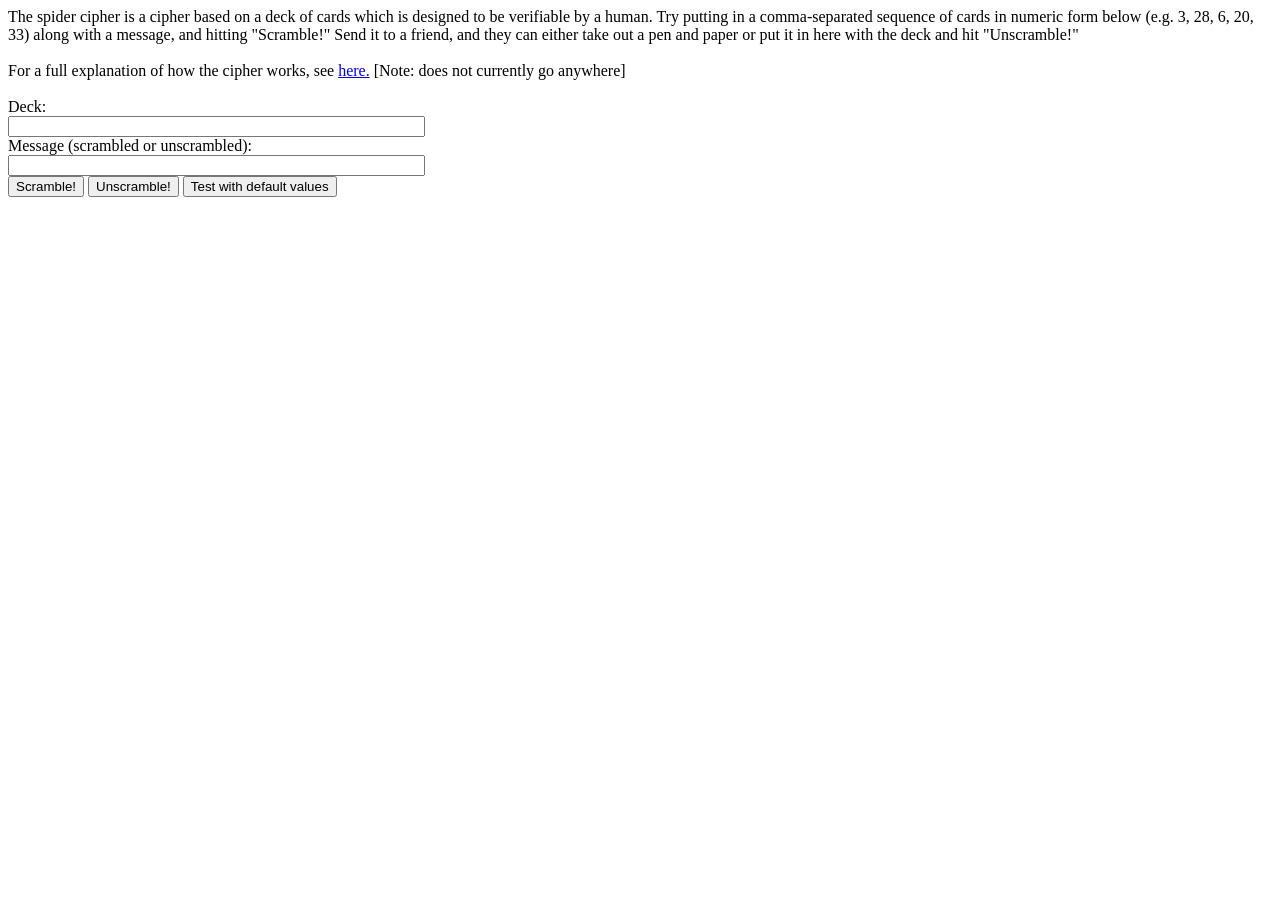
==== docs/index.html @ 5af60a02 "move web to docs" ====
<!doctype html>

<html lang="en">
  <head>
    <meta charset="utf-8">
    <meta name="viewport" content="width=device-width, initial-scale=1">
    <title>Spiderweb</title>
    <meta name="description" content="A web implementation of the spider cipher">
    <meta name="author" content="Caleb Spiess, with the help and based on the code of Warren MacEvoy">
    <meta property="og:title" content="Spider">
    <meta property="og:type" content="website">
    <link rel="stylesheet" href="style.css">
    <script src="spiderweb.js"></script>
    <script src="spidertests.js"></script>
    <script src="main.js"></script>        
  </head>

  <body>
    The spider cipher is a cipher based on a deck of cards which is designed to be verifiable by a human. Try putting in a comma-separated sequence of cards in numeric form below (e.g. 3, 28, 6, 20, 33) along with a message, and hitting "Scramble!" Send it to a friend, and they can either take out a pen and paper or put it in here with the deck and hit "Unscramble!"
    <br /> <br />
    For a full explanation of how the cipher works, see <a href="#">here.</a> [Note: does not currently go anywhere]
    <br /> <br />
    Deck:
    <br />
    <input type="text" size=50 id="deck"></input>
    <br />
    Message (scrambled or unscrambled):
    <br />
    <input type="text" size=50 id="msg"></input>
    <br />
    <button onclick="pageScramble(scrambleMsg = true)">Scramble!</button>
    <button onclick="pageScramble(scrambleMsg = false)">Unscramble!</button>
    <button onclick="testScramble(scrambleMsg = true)">Test with default values</button>
  </body>
</html>
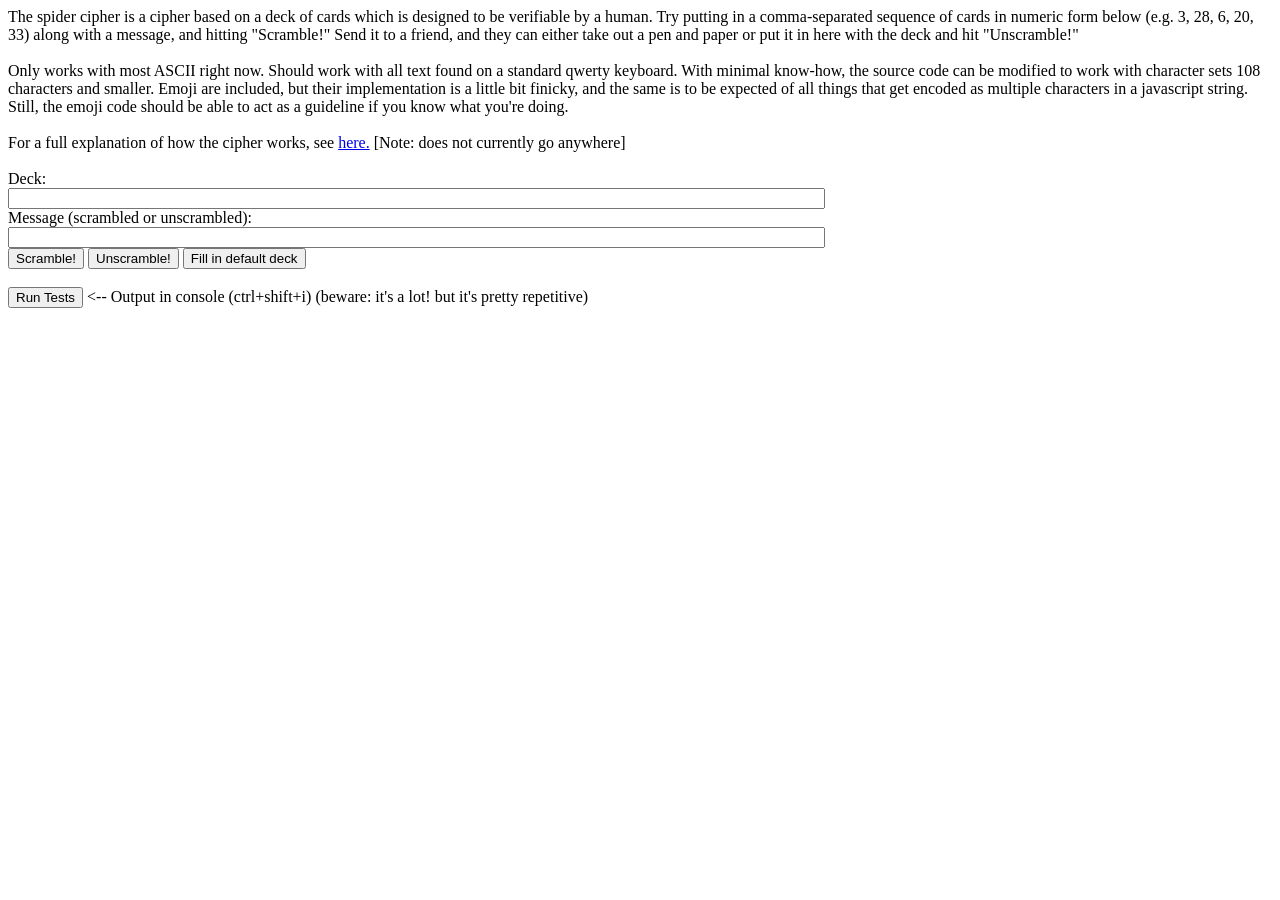
==== commit 126168b5: "Fiddled with the front page a bit and more importantly, got it to a point where the entire cipher is" ====
--- a/docs/index.html
+++ b/docs/index.html
@@ -18,18 +18,22 @@
   <body>
     The spider cipher is a cipher based on a deck of cards which is designed to be verifiable by a human. Try putting in a comma-separated sequence of cards in numeric form below (e.g. 3, 28, 6, 20, 33) along with a message, and hitting "Scramble!" Send it to a friend, and they can either take out a pen and paper or put it in here with the deck and hit "Unscramble!"
     <br /> <br />
+    Only works with most ASCII right now. Should work with all text found on a standard qwerty keyboard. With minimal know-how, the source code can be modified to work with character sets 108 characters and smaller. Emoji are included, but their implementation is a little bit finicky, and the same is to be expected of all things that get encoded as multiple characters in a javascript string. Still, the emoji code should be able to act as a guideline if you know what you're doing.
+    <br /> <br />    
     For a full explanation of how the cipher works, see <a href="#">here.</a> [Note: does not currently go anywhere]
     <br /> <br />
     Deck:
     <br />
-    <input type="text" size=50 id="deck"></input>
+    <input type="text" size=100 id="deck"></input>
     <br />
     Message (scrambled or unscrambled):
     <br />
-    <input type="text" size=50 id="msg"></input>
+    <input type="text" size=100 id="msg"></input>
     <br />
     <button onclick="pageScramble(scrambleMsg = true)">Scramble!</button>
     <button onclick="pageScramble(scrambleMsg = false)">Unscramble!</button>
-    <button onclick="testScramble(scrambleMsg = true)">Test with default values</button>
+    <button onclick="fillDeckWithDefault()">Fill in default deck</button>
+    <br /> <br />
+    <button onclick="runTests(tests, beLoud = true)">Run Tests</button> <-- Output in console (ctrl+shift+i) (beware: it's a lot! but it's pretty repetitive)
   </body>
 </html>
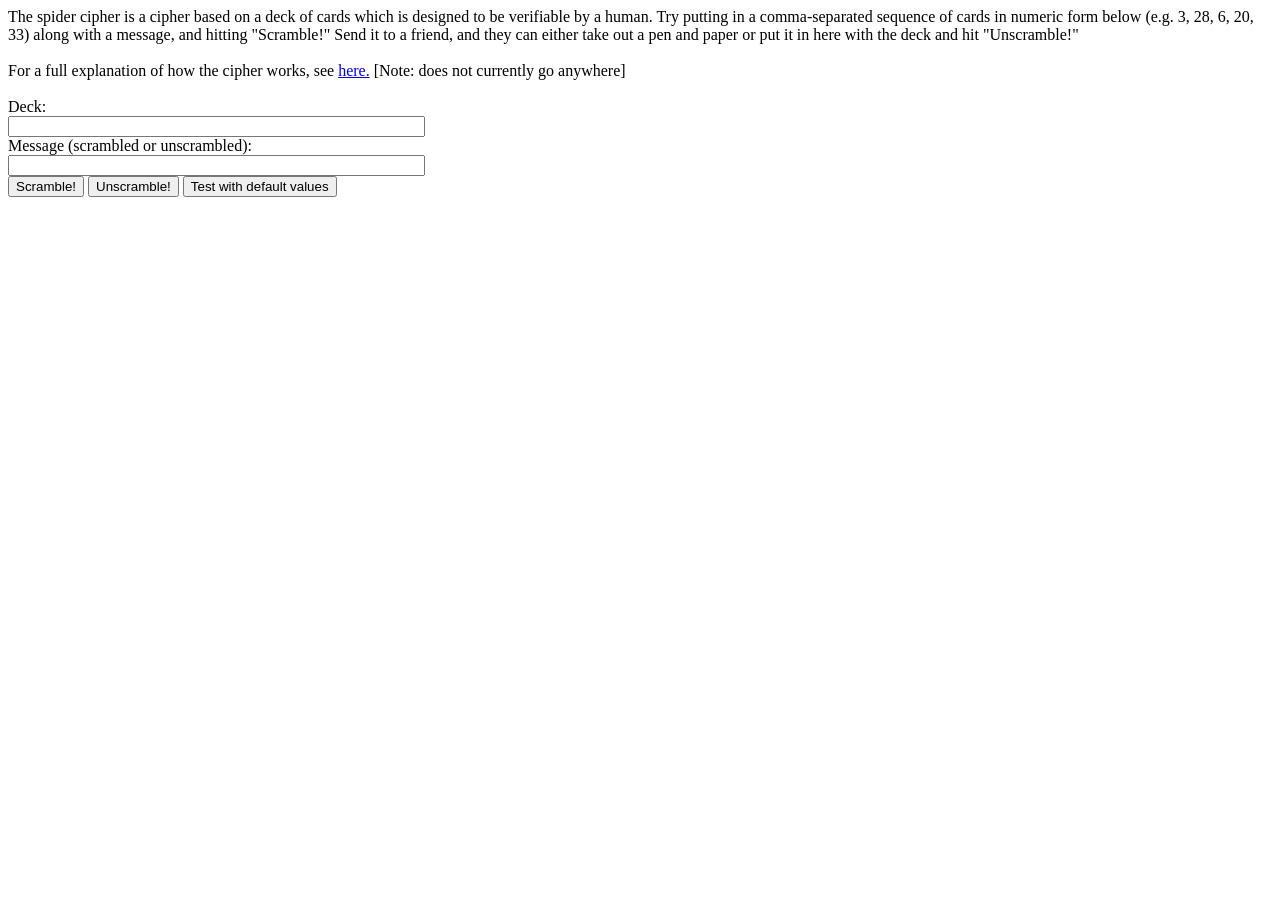
==== commit fa0a6dde: "silly merge" ====
--- a/docs/index.html
+++ b/docs/index.html
@@ -18,22 +18,18 @@
   <body>
     The spider cipher is a cipher based on a deck of cards which is designed to be verifiable by a human. Try putting in a comma-separated sequence of cards in numeric form below (e.g. 3, 28, 6, 20, 33) along with a message, and hitting "Scramble!" Send it to a friend, and they can either take out a pen and paper or put it in here with the deck and hit "Unscramble!"
     <br /> <br />
-    Only works with most ASCII right now. Should work with all text found on a standard qwerty keyboard. With minimal know-how, the source code can be modified to work with character sets 108 characters and smaller. Emoji are included, but their implementation is a little bit finicky, and the same is to be expected of all things that get encoded as multiple characters in a javascript string. Still, the emoji code should be able to act as a guideline if you know what you're doing.
-    <br /> <br />    
     For a full explanation of how the cipher works, see <a href="#">here.</a> [Note: does not currently go anywhere]
     <br /> <br />
     Deck:
     <br />
-    <input type="text" size=100 id="deck"></input>
+    <input type="text" size=50 id="deck"></input>
     <br />
     Message (scrambled or unscrambled):
     <br />
-    <input type="text" size=100 id="msg"></input>
+    <input type="text" size=50 id="msg"></input>
     <br />
     <button onclick="pageScramble(scrambleMsg = true)">Scramble!</button>
     <button onclick="pageScramble(scrambleMsg = false)">Unscramble!</button>
-    <button onclick="fillDeckWithDefault()">Fill in default deck</button>
-    <br /> <br />
-    <button onclick="runTests(tests, beLoud = true)">Run Tests</button> <-- Output in console (ctrl+shift+i) (beware: it's a lot! but it's pretty repetitive)
+    <button onclick="testScramble(scrambleMsg = true)">Test with default values</button>
   </body>
 </html>
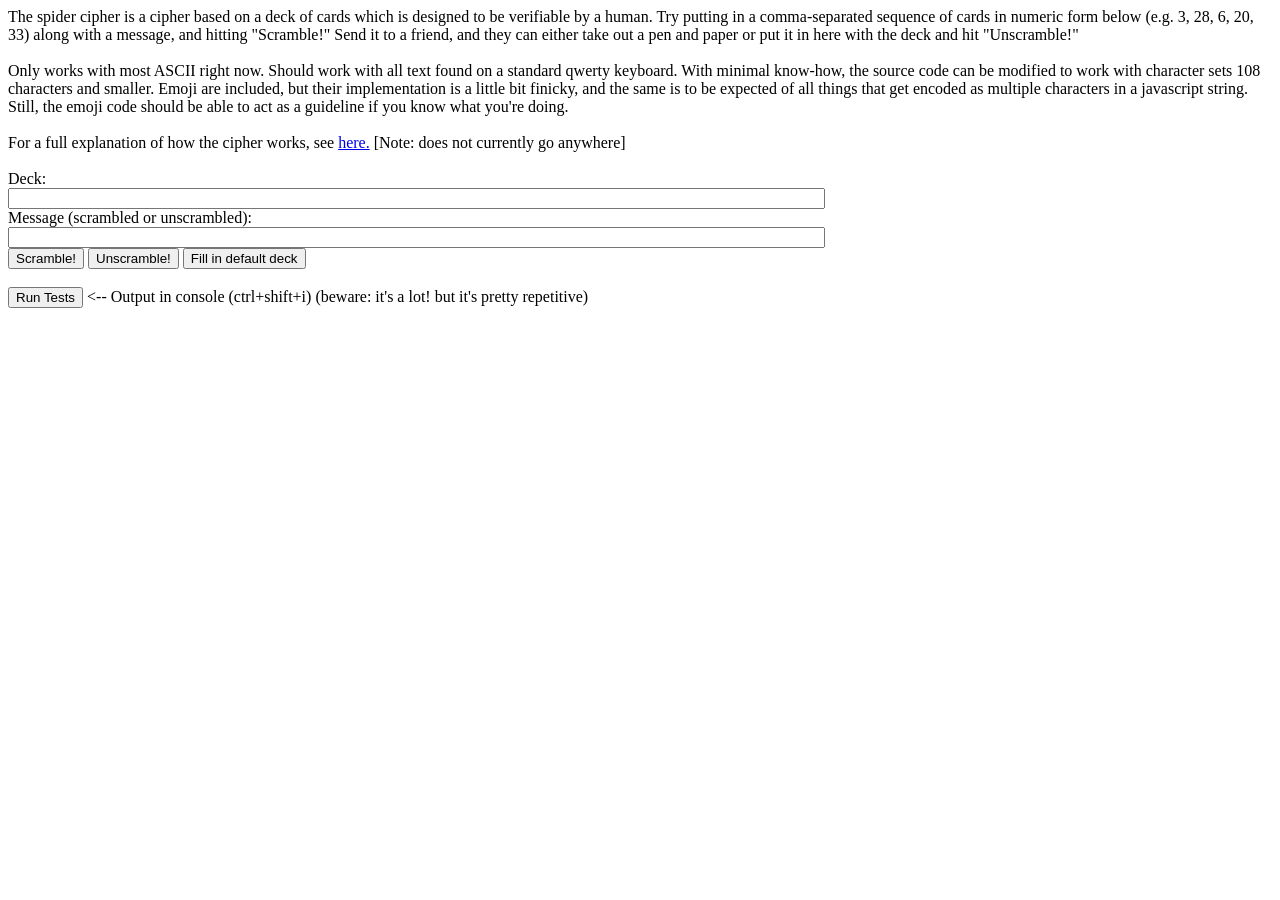
==== commit c977d59f: "uh, git tomfoolery, don't worry about it" ====
--- a/docs/index.html
+++ b/docs/index.html
@@ -18,18 +18,22 @@
   <body>
     The spider cipher is a cipher based on a deck of cards which is designed to be verifiable by a human. Try putting in a comma-separated sequence of cards in numeric form below (e.g. 3, 28, 6, 20, 33) along with a message, and hitting "Scramble!" Send it to a friend, and they can either take out a pen and paper or put it in here with the deck and hit "Unscramble!"
     <br /> <br />
+    Only works with most ASCII right now. Should work with all text found on a standard qwerty keyboard. With minimal know-how, the source code can be modified to work with character sets 108 characters and smaller. Emoji are included, but their implementation is a little bit finicky, and the same is to be expected of all things that get encoded as multiple characters in a javascript string. Still, the emoji code should be able to act as a guideline if you know what you're doing.
+    <br /> <br />    
     For a full explanation of how the cipher works, see <a href="#">here.</a> [Note: does not currently go anywhere]
     <br /> <br />
     Deck:
     <br />
-    <input type="text" size=50 id="deck"></input>
+    <input type="text" size=100 id="deck"></input>
     <br />
     Message (scrambled or unscrambled):
     <br />
-    <input type="text" size=50 id="msg"></input>
+    <input type="text" size=100 id="msg"></input>
     <br />
     <button onclick="pageScramble(scrambleMsg = true)">Scramble!</button>
     <button onclick="pageScramble(scrambleMsg = false)">Unscramble!</button>
-    <button onclick="testScramble(scrambleMsg = true)">Test with default values</button>
+    <button onclick="fillDeckWithDefault()">Fill in default deck</button>
+    <br /> <br />
+    <button onclick="runTests(tests, beLoud = true)">Run Tests</button> <-- Output in console (ctrl+shift+i) (beware: it's a lot! but it's pretty repetitive)
   </body>
 </html>
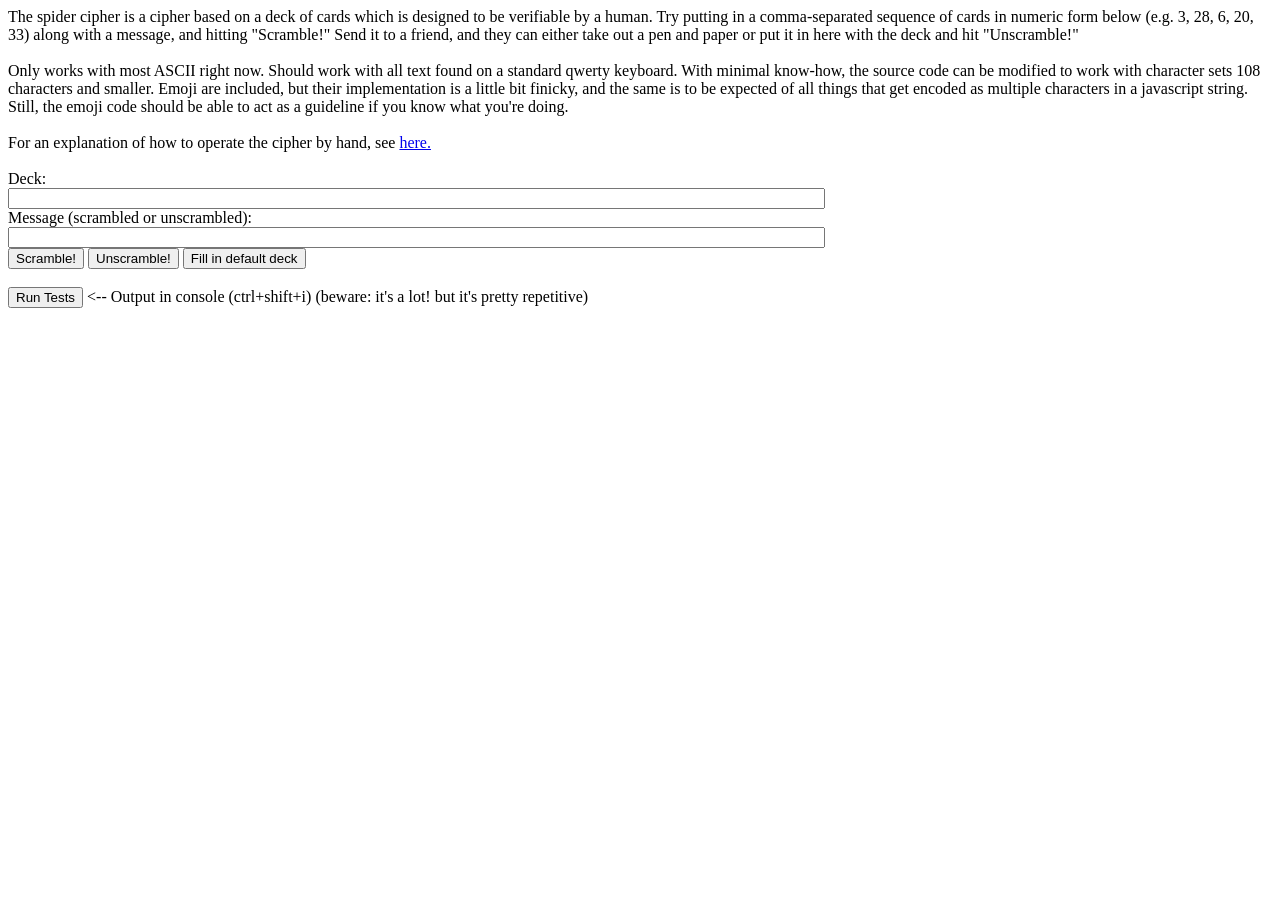
==== commit 1c6d2640: "Added basic animation functionality - proper demo coming soon(tm)!" ====
--- a/docs/index.html
+++ b/docs/index.html
@@ -20,7 +20,7 @@
     <br /> <br />
     Only works with most ASCII right now. Should work with all text found on a standard qwerty keyboard. With minimal know-how, the source code can be modified to work with character sets 108 characters and smaller. Emoji are included, but their implementation is a little bit finicky, and the same is to be expected of all things that get encoded as multiple characters in a javascript string. Still, the emoji code should be able to act as a guideline if you know what you're doing.
     <br /> <br />    
-    For a full explanation of how the cipher works, see <a href="#">here.</a> [Note: does not currently go anywhere]
+    For an explanation of how to operate the cipher by hand, see <a href="explanation.html">here.</a>
     <br /> <br />
     Deck:
     <br />
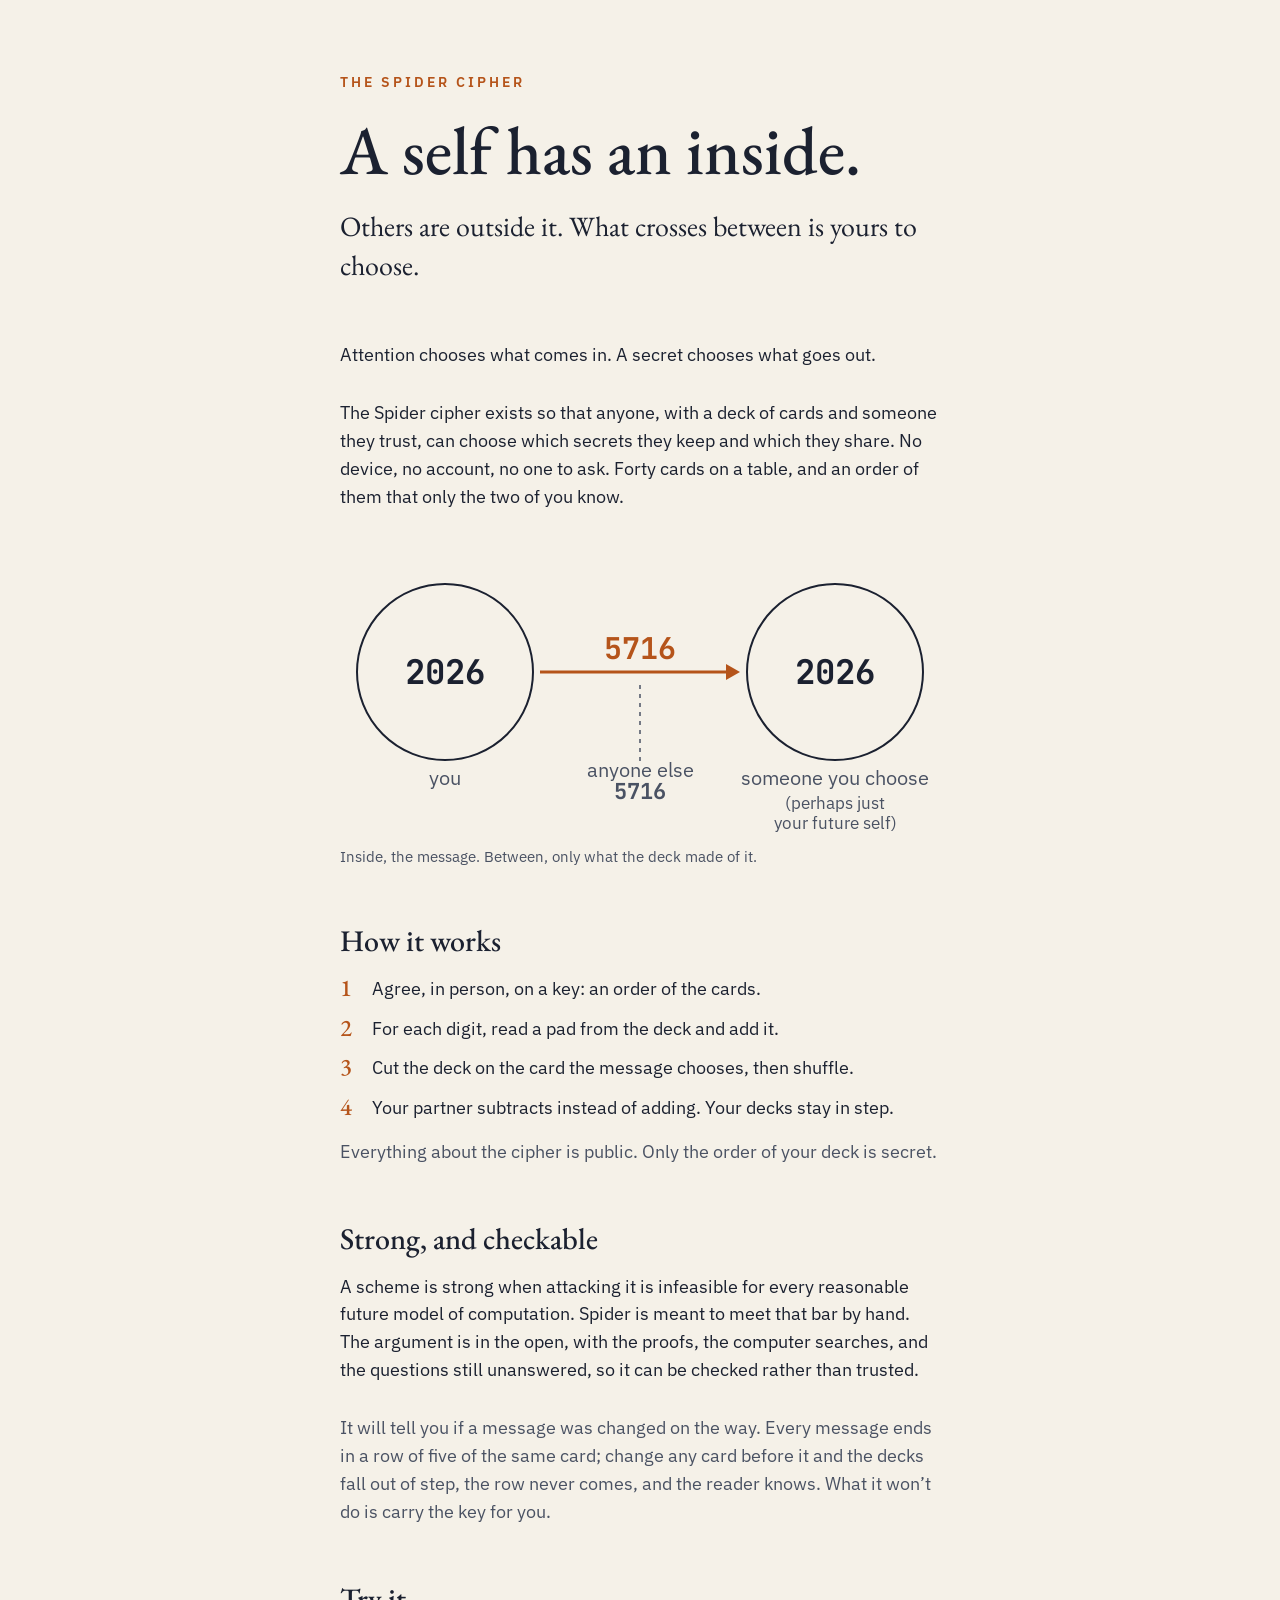
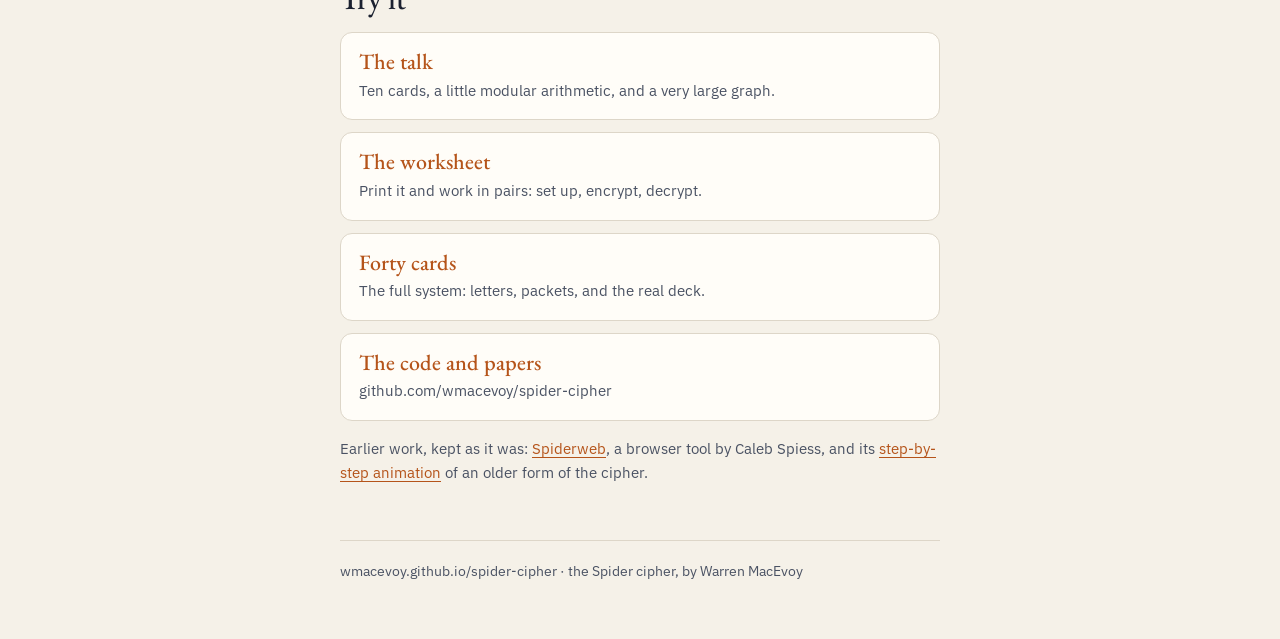
==== commit 5d21c19e: "Make the Pages root the overview; require decrypt to report a changed packet The overview (A self ha" ====
--- a/docs/index.html
+++ b/docs/index.html
@@ -1,39 +1,129 @@
 <!doctype html>
+<html lang="en">
+<head>
+<meta charset="utf-8">
+<meta name="viewport" content="width=device-width, initial-scale=1">
+<title>The Spider Cipher</title>
+<meta name="description" content="A self has an inside. The Spider cipher lets anyone choose, with a deck of cards, which secrets they keep and which they share.">
+<meta name="author" content="Warren MacEvoy">
+<link rel="preconnect" href="https://fonts.googleapis.com">
+<link rel="preconnect" href="https://fonts.gstatic.com" crossorigin>
+<link rel="stylesheet" href="https://fonts.googleapis.com/css2?family=EB+Garamond:ital,wght@0,400..700;1,400..700&family=IBM+Plex+Sans:ital,wght@0,400;0,600;1,400&family=JetBrains+Mono:wght@400;700&display=swap">
+<style>
+  /* the talk's palette (talk/talk.css); most visitors arrive by the talk's QR code, on a phone */
+  :root {
+    --paper: #F5F1E8;
+    --text: #1B2130;
+    --soft: #4A5263;
+    --orange: #B5541A;
+    --rule: #DDD6C8;
+    --card: #FFFDF8;
+    --serif: 'EB Garamond', Georgia, serif;
+    --sans: 'IBM Plex Sans', Arial, sans-serif;
+    --mono: 'JetBrains Mono', 'Courier New', monospace;
+  }
+  * { box-sizing: border-box; margin: 0; padding: 0; }
+  body { background: var(--paper); color: var(--text); font: 18px/1.55 var(--sans); }
+  main { max-width: 640px; margin: 0 auto; padding: 72px 20px 56px; display: flex; flex-direction: column; gap: 56px; }
+  h1 { font: 500 clamp(44px, 11vw, 68px)/1.02 var(--serif); }
+  h2 { font: 500 30px/1.15 var(--serif); }
+  p + p { margin-top: 14px; }
+  .lead { font: 400 clamp(23px, 5.6vw, 28px)/1.4 var(--serif); }
+  .soft { color: var(--soft); }
+  .mono { font-family: var(--mono); }
+  i { font-family: var(--serif); font-size: 1.1em; }
+  a { color: var(--orange); text-underline-offset: 3px; }
+  .eyebrow { font-size: 14px; font-weight: 600; letter-spacing: 3px; text-transform: uppercase; color: var(--orange); }
+  section { display: flex; flex-direction: column; gap: 16px; }
 
-<html lang="en">
-  <head>
-    <meta charset="utf-8">
-    <meta name="viewport" content="width=device-width, initial-scale=1">
-    <title>Spiderweb</title>
-    <meta name="description" content="A web implementation of the spider cipher">
-    <meta name="author" content="Caleb Spiess, with the help and based on the code of Warren MacEvoy">
-    <meta property="og:title" content="Spider">
-    <meta property="og:type" content="website">
-    <link rel="stylesheet" href="style.css">
-    <script src="spiderweb.js"></script>
-    <script src="spidertests.js"></script>
-    <script src="main.js"></script>        
-  </head>
+  figure svg { width: 100%; height: auto; display: block; }
+  figcaption { font-size: 15px; color: var(--soft); margin-top: 8px; }
 
-  <body>
-    The spider cipher is a cipher based on a deck of cards which is designed to be verifiable by a human. Try putting in a comma-separated sequence of cards in numeric form below (e.g. 3, 28, 6, 20, 33) along with a message, and hitting "Scramble!" Send it to a friend, and they can either take out a pen and paper or put it in here with the deck and hit "Unscramble!"
-    <br /> <br />
-    Only works with most ASCII right now. Should work with all text found on a standard qwerty keyboard. With minimal know-how, the source code can be modified to work with character sets 108 characters and smaller. Emoji are included, but their implementation is a little bit finicky, and the same is to be expected of all things that get encoded as multiple characters in a javascript string. Still, the emoji code should be able to act as a guideline if you know what you're doing.
-    <br /> <br />    
-    For an explanation of how to operate the cipher by hand, see <a href="explanation.html">here.</a>
-    <br /> <br />
-    Deck:
-    <br />
-    <input type="text" size=100 id="deck"></input>
-    <br />
-    Message (scrambled or unscrambled):
-    <br />
-    <input type="text" size=100 id="msg"></input>
-    <br />
-    <button onclick="pageScramble(scrambleMsg = true)">Scramble!</button>
-    <button onclick="pageScramble(scrambleMsg = false)">Unscramble!</button>
-    <button onclick="fillDeckWithDefault()">Fill in default deck</button>
-    <br /> <br />
-    <button onclick="runTests(tests, beLoud = true)">Run Tests</button> <-- Output in console (ctrl+shift+i) (beware: it's a lot! but it's pretty repetitive)
-  </body>
+  ol.steps { list-style: none; counter-reset: s; display: flex; flex-direction: column; gap: 12px; }
+  ol.steps li { counter-increment: s; display: grid; grid-template-columns: 32px 1fr; }
+  ol.steps li::before { content: counter(s); font: 500 24px/1.1 var(--serif); color: var(--orange); }
+
+  .links { display: grid; gap: 12px; }
+  .links a { display: block; background: var(--card); border: 1px solid var(--rule); border-radius: 12px; padding: 16px 18px; color: var(--text); text-decoration: none; }
+  .links a:hover { border-color: var(--orange); }
+  .links b { display: block; font: 500 22px/1.2 var(--serif); color: var(--orange); }
+  .links span { font-size: 15px; color: var(--soft); }
+
+  footer { border-top: 1px solid var(--rule); padding-top: 20px; font-size: 14px; color: var(--soft); }
+</style>
+</head>
+<body>
+<main>
+
+  <header style="display:flex;flex-direction:column;gap:22px">
+    <p class="eyebrow">The Spider cipher</p>
+    <h1>A self has an inside.</h1>
+    <p class="lead">Others are outside it. What crosses between is yours to choose.</p>
+  </header>
+
+  <section>
+    <p>Attention chooses what comes in. A secret chooses what goes out.</p>
+    <p>The Spider cipher exists so that anyone, with a deck of cards and someone they trust, can choose which secrets they keep and which they share. No device, no account, no one to ask. Forty cards on a table, and an order of them that only the two of you know.</p>
+  </section>
+
+  <figure>
+    <svg viewBox="0 0 600 270" role="img" aria-label="Two circles, you and someone you choose, perhaps just your future self. Inside each is the message 2026. Between them, only 5716 crosses, and someone outside sees only 5716.">
+      <g fill="none" stroke="#1B2130" stroke-width="2">
+        <circle cx="105" cy="105" r="88"/>
+        <circle cx="495" cy="105" r="88"/>
+      </g>
+      <g font-family="JetBrains Mono, monospace" font-weight="700" text-anchor="middle">
+        <text x="105" y="117" font-size="34" fill="#1B2130">2026</text>
+        <text x="495" y="117" font-size="34" fill="#1B2130">2026</text>
+        <text x="300" y="92" font-size="30" fill="#B5541A">5716</text>
+        <text x="300" y="232" font-size="22" fill="#4A5263">5716</text>
+      </g>
+      <path d="M200 105H388" stroke="#B5541A" stroke-width="3"/>
+      <path d="M386 97l14 8-14 8z" fill="#B5541A"/>
+      <path d="M300 118V196" stroke="#4A5263" stroke-width="1.5" stroke-dasharray="4 5"/>
+      <g font-family="IBM Plex Sans, Arial, sans-serif" font-size="20" text-anchor="middle" fill="#4A5263">
+        <text x="105" y="218">you</text>
+        <text x="495" y="218">someone you choose</text>
+        <text x="495" y="242" font-size="17">(perhaps just</text>
+        <text x="495" y="262" font-size="17">your future self)</text>
+        <text x="300" y="210">anyone else</text>
+      </g>
+    </svg>
+    <figcaption>Inside, the message. Between, only what the deck made of it.</figcaption>
+  </figure>
+
+  <section>
+    <h2>How it works</h2>
+    <ol class="steps">
+      <li><span>Agree, in person, on a key: an order of the cards.</span></li>
+      <li><span>For each digit, read a pad from the deck and add it.</span></li>
+      <li><span>Cut the deck on the card the message chooses, then shuffle.</span></li>
+      <li><span>Your partner subtracts instead of adding. Your decks stay in step.</span></li>
+    </ol>
+    <p class="soft">Everything about the cipher is public. Only the order of your deck is secret.</p>
+  </section>
+
+  <section>
+    <h2>Strong, and checkable</h2>
+    <p>A scheme is strong when attacking it is infeasible for every reasonable future model of computation. Spider is meant to meet that bar by hand. The argument is in the open, with the proofs, the computer searches, and the questions still unanswered, so it can be checked rather than trusted.</p>
+    <p class="soft">It will tell you if a message was changed on the way. Every message ends in a row of five of the same card; change any card before it and the decks fall out of step, the row never comes, and the reader knows. What it won’t do is carry the key for you.</p>
+  </section>
+
+  <section>
+    <h2>Try it</h2>
+    <div class="links">
+      <a href="talk/"><b>The talk</b><span>Ten cards, a little modular arithmetic, and a very large graph.</span></a>
+      <a href="talk/worksheet.html"><b>The worksheet</b><span>Print it and work in pairs: set up, encrypt, decrypt.</span></a>
+      <a href="forty/"><b>Forty cards</b><span>The full system: letters, packets, and the real deck.</span></a>
+      <a href="https://github.com/wmacevoy/spider-cipher"><b>The code and papers</b><span>github.com/wmacevoy/spider-cipher</span></a>
+    </div>
+    <p class="soft" style="font-size:15px">Earlier work, kept as it was: <a href="spiderweb.html">Spiderweb</a>, a browser tool by Caleb Spiess, and its <a href="explanation.html">step-by-step animation</a> of an older form of the cipher.</p>
+  </section>
+
+  <footer>
+    <p>wmacevoy.github.io/spider-cipher · the Spider cipher, by Warren MacEvoy</p>
+  </footer>
+
+</main>
+</body>
 </html>
